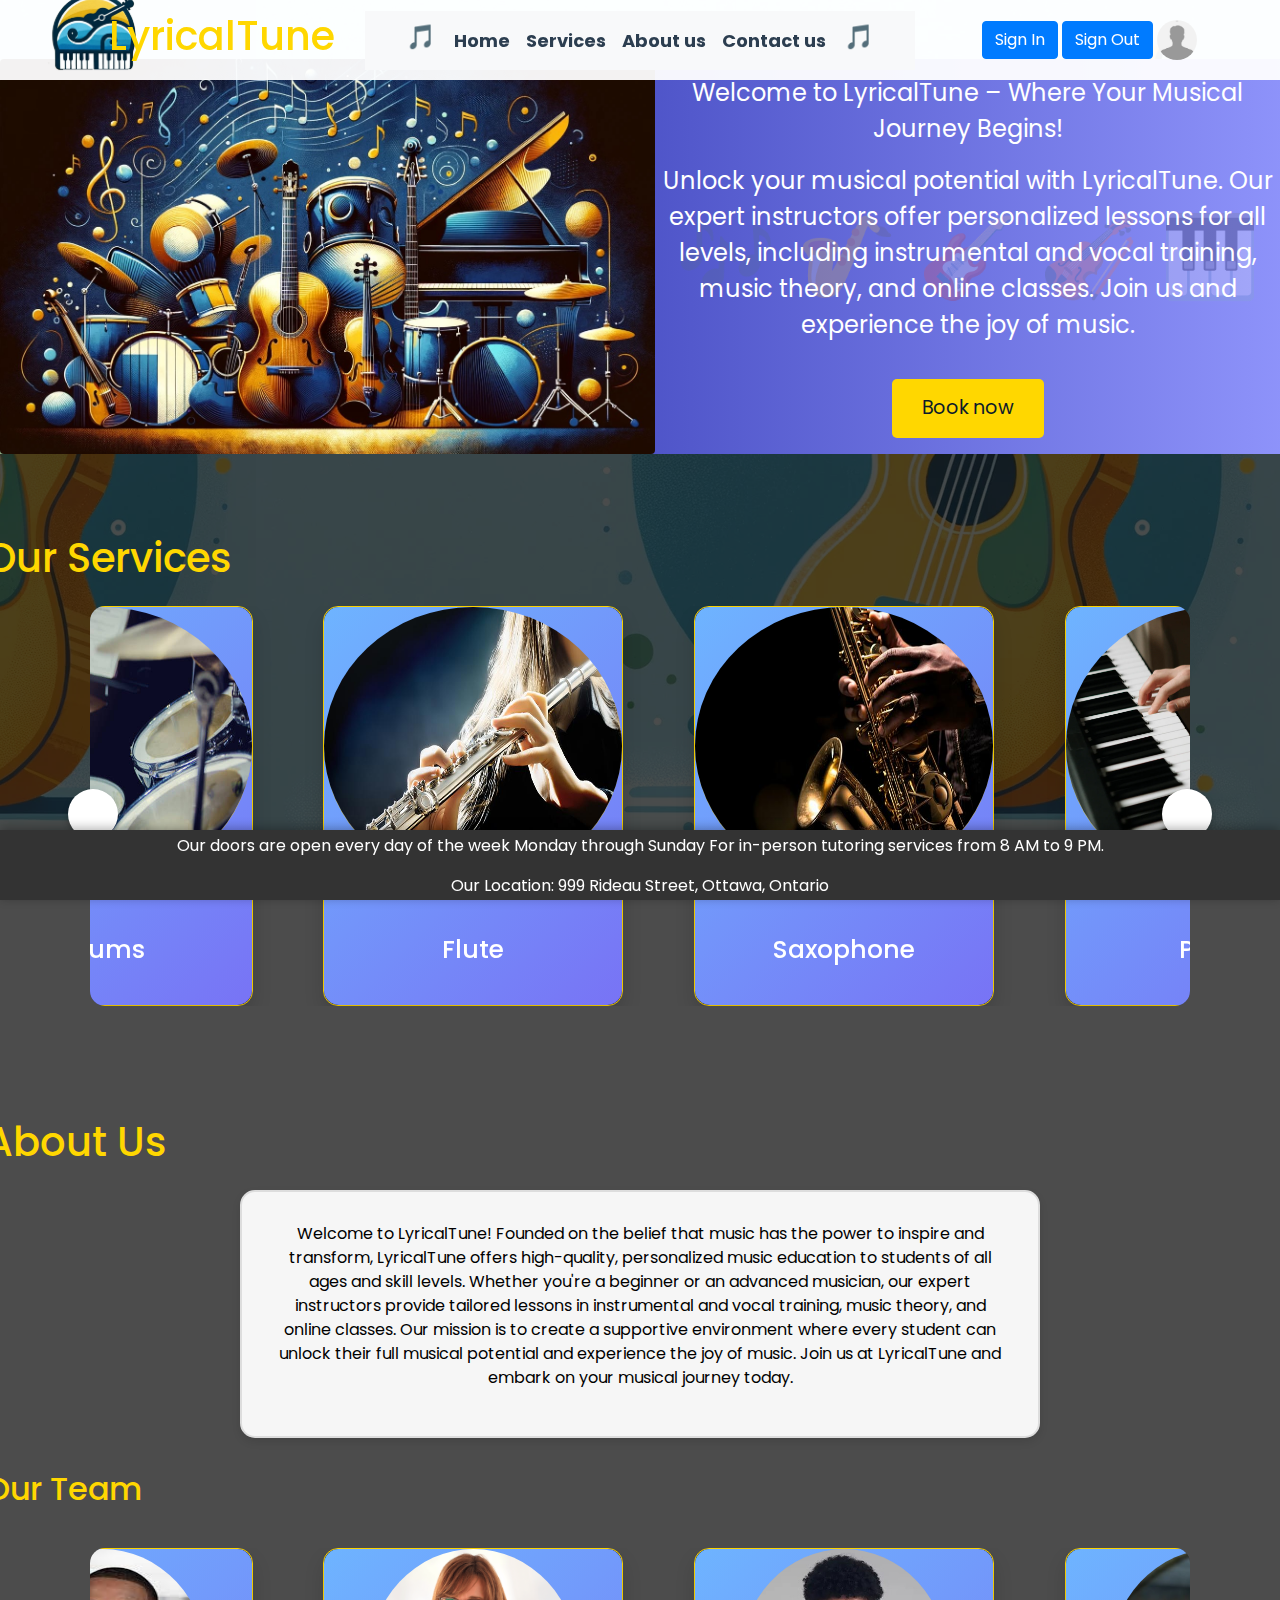
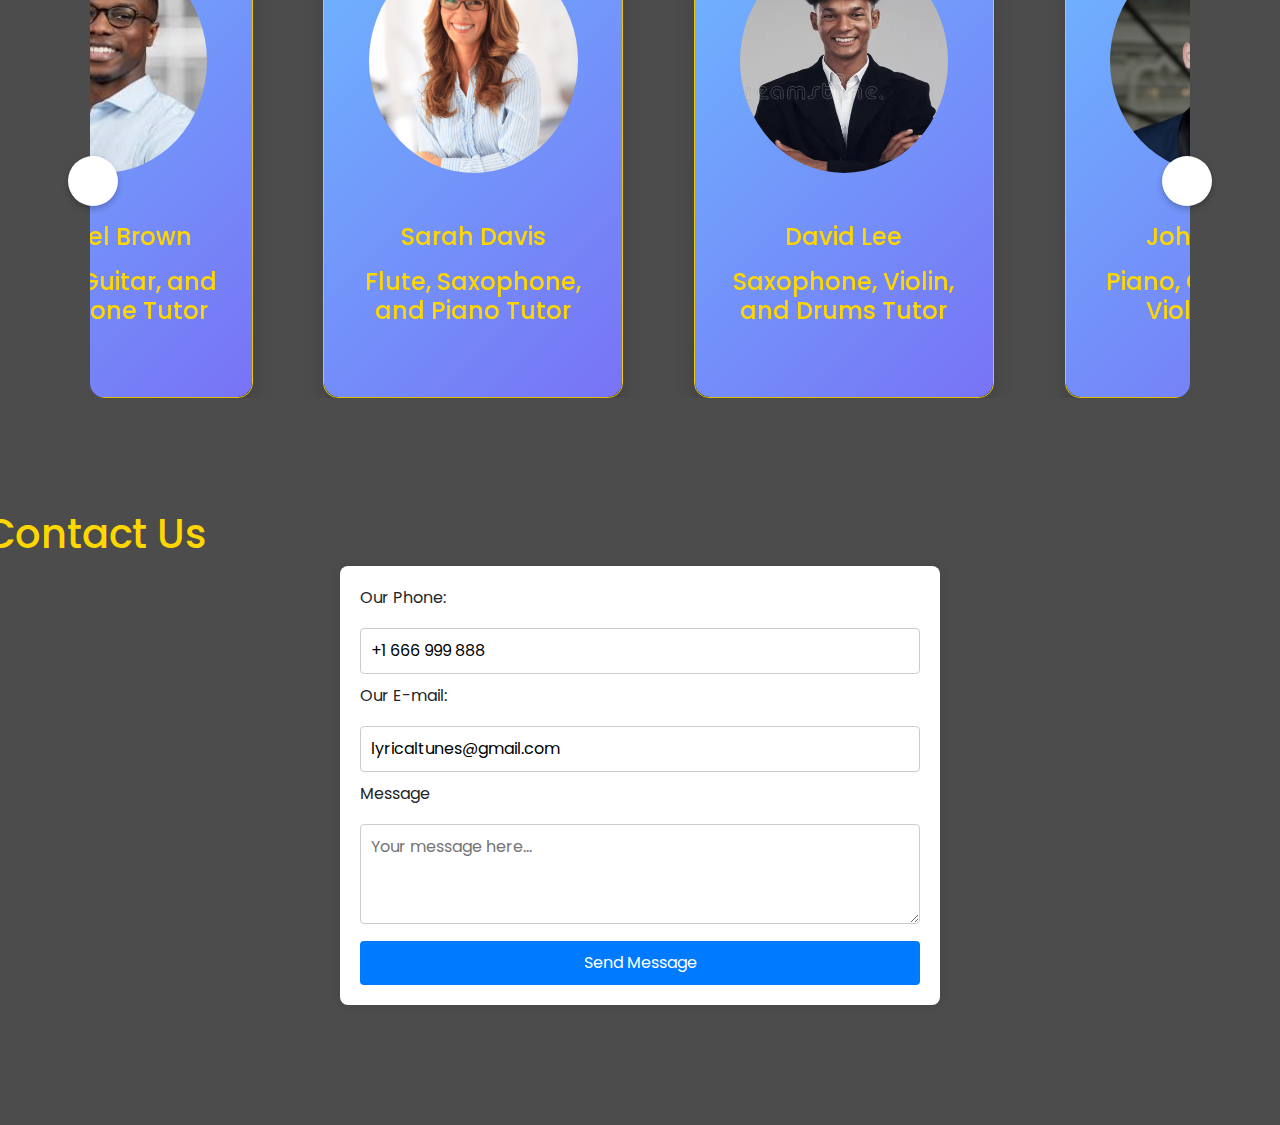
==== index.html @ 4912c49c "Update and rename Homepage.html to index.html" ====
<!DOCTYPE html>
<html lang="en">

<head>
    <meta charset="UTF-8">
    <meta name="viewport" content="width=device-width, initial-scale=1.0">
    <title>Project1</title>
    <link href="https://cdn.jsdelivr.net/npm/bootstrap@5.0.2/dist/css/bootstrap.min.css" rel="stylesheet"
        integrity="sha384-EVSTQN3/azprG1Anm3QDgpJLIm9Nao0Yz1ztcQTwFspd3yD65VohhpuuCOmLASjC" crossorigin="anonymous">
    <link rel="stylesheet" href="css/style1.css">
    <link rel="stylesheet" href="css/swiper.css">
    <link rel="stylesheet" href="https://cdnjs.cloudflare.com/ajax/libs/font-awesome/6.5.2/css/all.min.css"
        integrity="sha512-SnH5WK+bZxgPHs44uWIX+LLJAJ9/2PkPKZ5QiAj6Ta86w+fsb2TkcmfRyVX3pBnMFcV7oQPJkl9QevSCWr3W6A=="
        crossorigin="anonymous" referrerpolicy="no-referrer" />
    <link href="https://maxcdn.bootstrapcdn.com/bootstrap/4.5.2/css/bootstrap.min.css" rel="stylesheet">
    <style>
        html {
            scroll-behavior: smooth;
        }
    </style>
</head>

<body>
    <section>
        <div class="containerbox">
            <div class="row align-items-center">
                <div class="col-1">
                    <img src="images/LOGO.png" class="rounded logo-img" alt="LOGO">
                </div>
                <div class="col-2">
                    <h1>LyricalTune</h1>
                </div>
                <div class="col-6 d-flex justify-content-center d-flex align-items-center">
                    <nav class="navbar navbar-expand-sm bg-light">
                        <div class="container-fluid">
                            <ul class="navbar-nav">
                                <li class="nav-item">
                                    <a class="nav-link" href="#Home">Home</a>
                                </li>
                                <li class="nav-item">
                                    <a class="nav-link" href="#Services">Services</a>
                                </li>
                                <li class="nav-item">
                                    <a class="nav-link" href="#About-us">About us</a>
                                </li>
                                <li class="nav-item">
                                    <a class="nav-link" href="#Contact-us">Contact us</a>
                                </li>
                            </ul>
                        </div>
                    </nav>
                </div>
                <div class="col-3 ">
                    <button class="btn btn-primary me-2">Sign In</button>
                    <button class="btn btn-primary me-2">Sign Out</button>
                    <img src="images/profile.jpeg" alt="PROFILE" class="rounded-pill" style="width: 40px; height: 40px;">
                </div>
            </div>
        </div>
    </section>

    <section id="Home">
        <div class="row">
            <div class="col-md-6">
                <img src="images/home.jpg" class="rounded home-img" alt="MUSIC">
            </div>
            <div class="col-md-6 background pt-3 pb-3">
                <div class="text-center welcome">
                    <p>Welcome to LyricalTune – Where Your Musical Journey Begins!</p>
                    <p>Unlock your musical potential with LyricalTune. Our expert instructors offer personalized lessons
                        for all levels, including instrumental and vocal training, music theory, and online classes.
                        Join us
                        and experience the joy of music.</p>
                    <button class="cta-button" data-bs-toggle="modal" data-bs-target="#myModal">Book now</button>
                </div>
            </div>
        </div>
    </section>

    <section id="Services">
        <div class="row" style="padding-top: 80px;">
            <h1>Our Services</h1>
        </div>
        <div class="container d-flex justify-content-center align-items-center pt-3 pb-3">
            <div class="wrapper" id="services-carousel">
                <i id="left" class="fa-solid fa-angle-left"></i>
                <ul class="carousel">
                    <li class="card">
                        <div class="card-inner">
                            <div class="card-front">
                                <img src="images/piano.webp" alt="Piano" class="card-image">
                                <div class="card-content">
                                    <h2 class="card-title">Piano</h2>
                                </div>
                            </div>
                            <div class="card-back">
                                <div class="card-content">
                                    <h2 class="card-title">Piano</h2>
                                    <p class="card-description">
                                        The piano is a versatile instrument with 88 keys, suitable for classical to pop
                                        music. Ideal for beginners due to its layout and immediate sound, it helps
                                        develop coordination, musical theory understanding, and finger dexterity.
                                    </p>
                                    <button class="card-button button-js">Book now</button>
                                </div>
                            </div>
                        </div>
                    </li>
                    <li class="card">
                        <div class="card-inner">
                            <div class="card-front">
                                <img src="images/guitar.jpg" alt="Guitar" class="card-image">
                                <div class="card-content">
                                    <h2 class="card-title">Guitar</h2>
                                </div>
                            </div>
                            <div class="card-back">
                                <div class="card-content">
                                    <h2 class="card-title">Guitar</h2>
                                    <p class="card-description">
                                        The guitar, available in acoustic, electric, and classical types, is a staple in
                                        rock, blues, and folk. It enhances finger strength, coordination, and musical
                                        creativity, making it popular for solo and accompaniment roles.
                                    </p>
                                    <button class="card-button button-js">Book now</button>
                                </div>
                            </div>
                        </div>
                    </li>
                    <li class="card">
                        <div class="card-inner">
                            <div class="card-front">
                                <img src="images/violin.jpg" alt="Violin" class="card-image">
                                <div class="card-content">
                                    <h2 class="card-title">Violin</h2>
                                </div>
                            </div>
                            <div class="card-back">
                                <div class="card-content">
                                    <h2 class="card-title">Violin</h2>
                                    <p class="card-description">
                                        The violin, a high-pitched string instrument, is prevalent in classical, jazz,
                                        and folk music. Played with a bow, it improves finger placement, coordination,
                                        and pitch, making it excellent for fine motor skills and musical expression.
                                    </p>
                                    <button class="card-button button-js">Book now</button>
                                </div>
                            </div>
                        </div>
                    </li>
                    <li class="card">
                        <div class="card-inner">
                            <div class="card-front">
                                <img src="images/drum.jpg" alt="Drums" class="card-image">
                                <div class="card-content">
                                    <h2 class="card-title">Drums</h2>
                                </div>
                            </div>
                            <div class="card-back">
                                <div class="card-content">
                                    <h2 class="card-title">Drums</h2>
                                    <p class="card-description">
                                        Drums are essential in rock, pop, and jazz, providing rhythm. Learning involves
                                        various components like the snare and bass drums, enhancing rhythm skills,
                                        coordination, and physical stamina. Drumming also improves timing and teamwork.
                                    </p>
                                    <button class="card-button button-js">Book now</button>
                                </div>
                            </div>
                        </div>
                    </li>
                    <li class="card">
                        <div class="card-inner">
                            <div class="card-front">
                                <img src="images/flute.jpg" alt="Flute" class="card-image">
                                <div class="card-content">
                                    <h2 class="card-title">Flute</h2>
                                </div>
                            </div>
                            <div class="card-back">
                                <div class="card-content">
                                    <h2 class="card-title">Flute</h2>
                                    <p class="card-description">
                                        The flute, known for its light sound, is used in classical, jazz, and
                                        contemporary music. Played by blowing air across an opening, it develops breath
                                        control and finger dexterity, enhancing lung capacity and musical phrasing.
                                    </p>
                                    <button class="card-button button-js">Book now</button>
                                </div>
                            </div>
                        </div>
                    </li>
                    <li class="card">
                        <div class="card-inner">
                            <div class="card-front">
                                <img src="images/saxophone.jpeg" alt="Saxophone" class="card-image">
                                <div class="card-content">
                                    <h2 class="card-title">Saxophone</h2>
                                </div>
                            </div>
                            <div class="card-back">
                                <div class="card-content">
                                    <h2 class="card-title">Saxophone</h2>
                                    <p class="card-description">
                                        The saxophone, popular in jazz, blues, and classical music, comes in sizes like
                                        alto and tenor. It produces a rich sound and requires breath control and finger
                                        agility, enhancing musical expressiveness and ability to perform complex
                                        melodies.
                                    </p>
                                    <button class="card-button button-js">Book now</button>
                                </div>
                            </div>
                        </div>
                    </li>
                </ul>
                <i id="right" class="fa-solid fa-angle-right"></i>
            </div>
        </div>
    </section>


    <section id="About-us">
        <div class="row" style="padding-top: 80px;">
            <h1>About Us</h1>
        </div>
        <div class="container-tx d-flex justify-content-center align-items-center pt-3 pb-3">
            <div class="text-box">
                <p>Welcome to LyricalTune! Founded on the belief that music has the power to inspire and transform,
                    LyricalTune offers high-quality, personalized music education to students of all ages and skill
                    levels.
                    Whether you're a beginner or an advanced musician, our expert instructors provide tailored lessons
                    in instrumental and vocal training, music theory, and online classes.
                    Our mission is to create a supportive environment where every student can unlock their full musical
                    potential and experience the joy of music. Join us at LyricalTune and embark on your musical journey
                    today.</p>
            </div>
        </div>
        <div class="row">
            <div class="container-t d-flex justify-content-center align-items-center pt-3 pb-3">
                <h2>Our Team</h2>
            </div>
        </div>
        <div class="container d-flex justify-content-center align-items-center pt-3 pb-3">
            <div class="wrapper" id="team-carousel">
                <i id="left" class="fa-solid fa-angle-left"></i>
                <ul class="carousel">
                    <li class="card">
                        <div class="card-inner">
                            <div class="card-front">
                                <img src="images/people1.jpg" alt="Piano" class="card-image">
                                <div class="card-content">
                                    <h2 class="card-title">
                                        <p class="instructor-name">John Smith</p> 
                                        <p class="instructor-instruments">Piano, Guitar, and Violin Tutor</p>
                                    </h2>
                                </div>
                            </div>
                            <div class="card-back">
                                <div class="card-content">
                                    <p class="card-description">
                                        John Smith has over 15 years of experience teaching piano, guitar, and violin to
                                        students of all ages. He holds a Master's degree from the Juilliard School and
                                        specializes in classical and jazz. John's lessons focus on technique,
                                        musicality, and theory, tailored to each student's needs across all three
                                        instruments.
                                    </p>
                                    <button class="card-button">Book now</button>
                                </div>
                            </div>
                        </div>
                    </li>
                    <li class="card">
                        <div class="card-inner">
                            <div class="card-front">
                                <img src="images/people4.jpg" alt="Piano" class="card-image">
                                <div class="card-content">
                                    <h2 class="card-title">
                                        <p class="instructor-name">Emily Johnson</p> 
                                        <p class="instructor-instruments">Guitar, Drums, and Piano Tutor</p>
                                    </h2>
                                </div>
                            </div>
                            <div class="card-back">
                                <div class="card-content">
                                    <p class="card-description">
                                        Emily Johnson, with a Bachelor's degree from Berklee College of Music, has 10
                                        years of experience teaching guitar, drums, and piano. Her lessons emphasize
                                        technique, creativity, and repertoire, catering to students in rock, blues, and
                                        pop music. Emily's dynamic approach adapts to each instrument's unique demands.
                                    </p>
                                    <button class="card-button">Book now</button>
                                </div>
                            </div>
                        </div>
                    </li>
                    <li class="card">
                        <div class="card-inner">
                            <div class="card-front">
                                <img src="images/people3.jpg" alt="Piano" class="card-image">
                                <div class="card-content">
                                    <h2 class="card-title">
                                        <p class="instructor-name">Laura Williams</p> 
                                        <p class="instructor-instruments">Violin, Flute, and Piano Tutor</p>
                                    </h2>
                                </div>
                            </div>
                            <div class="card-back">
                                <div class="card-content">
                                    <p class="card-description">
                                        Laura Williams, with a Master's degree from the Royal College of Music, has 12
                                        years of teaching experience in violin, flute, and piano. Her approach focuses
                                        on finger placement, breath control, and coordination, suitable for students at
                                        all levels. Laura ensures a comprehensive learning experience across these
                                        instruments.
                                    </p>
                                    <button class="card-button">Book now</button>
                                </div>
                            </div>
                        </div>
                    </li>
                    <li class="card">
                        <div class="card-inner">
                            <div class="card-front">
                                <img src="images/people5.jpeg" alt="Piano" class="card-image">
                                <div class="card-content">
                                    <h2 class="card-title">
                                        <p class="instructor-name">Michael Brown</p> 
                                        <p class="instructor-instruments">Drums, Guitar, and Saxophone Tutor</p>
                                    </h2>
                                </div>
                            </div>
                            <div class="card-back">
                                <div class="card-content">
                                    <p class="card-description">
                                        Michael Brown holds a degree from the University of Southern California and has
                                        been teaching drums, guitar, and saxophone for 8 years. Specializing in rock,
                                        pop, and jazz, Michael's lessons focus on rhythm skills, coordination, and
                                        musical expressiveness, providing a well-rounded education for his students.
                                    </p>
                                    <button class="card-button">Book now</button>
                                </div>
                            </div>
                        </div>
                    </li>
                    <li class="card">
                        <div class="card-inner">
                            <div class="card-front">
                                <img src="images/people6.png" alt="Piano" class="card-image">
                                <div class="card-content">
                                    <h2 class="card-title">
                                        <p class="instructor-name">Sarah Davis</p> 
                                        <p class="instructor-instruments">Flute, Saxophone, and Piano Tutor</p>
                                    </h2>
                                </div>
                            </div>
                            <div class="card-back">
                                <div class="card-content">
                                    <p class="card-description">
                                        Sarah Davis, with a degree from the Eastman School of Music, has 10 years of
                                        experience teaching flute, saxophone, and piano. She specializes in classical
                                        and contemporary styles. Sarah's lessons develop breath control, finger
                                        dexterity, and musical phrasing, enhancing students' technical and expressive
                                        abilities.
                                    </p>
                                    <button class="card-button">Book now</button>
                                </div>
                            </div>
                        </div>
                    </li>
                    <li class="card">
                        <div class="card-inner">
                            <div class="card-front">
                                <img src="images/people2.jpg" alt="Piano" class="card-image">
                                <div class="card-content">
                                    <h2 class="card-title">
                                        <p class="instructor-name">David Lee</p> 
                                        <p class="instructor-instruments">Saxophone, Violin, and Drums Tutor</p>
                                    </h2>
                                </div>
                            </div>
                            <div class="card-back">
                                <div class="card-content">
                                    <p class="card-description">
                                        David Lee, a graduate of the New England Conservatory of Music, has 9 years of
                                        teaching experience in saxophone, violin, and drums. His lessons enhance breath
                                        control, finger agility, and rhythm skills. David's approach helps students
                                        perform complex melodies and harmonies confidently across all three instruments.
                                    </p>
                                    <button class="card-button">Book now</button>
                                </div>
                            </div>
                        </div>
                    </li>
                </ul>
                <i id="right" class="fa-solid fa-angle-right"></i>
            </div>
        </div>
        
    </section>


    <section id="Contact-us">
        <div class="row" style="padding-top: 80px;">
            <h1>Contact Us</h1>
        </div>
        <div class="container d-flex justify-content-center align-items-center" style="padding-bottom: 120px;">
            <div class="contact-form">
                <form action="your-form-handler-url" method="post">
                    <label for="phone">Our Phone:</label>
                    <input type="text" id="phone" name="phone" value="+1 666 999 888" readonly>
                    <label for="email">Our E-mail:</label>
                    <input type="email" id="email" name="email" value="lyricaltunes@gmail.com" readonly>
                    <label for="message">Message</label>
                    <textarea id="message" name="message" placeholder="Your message here..."></textarea>
                    <button class="btn btn-primary">Send Message</button>
                </form>
            </div>
        </div>
    </section>

    <section>
        <div class="container">
            <div class="bottom-box">
                <p class="pt-1">
                    <i class="fa-regular fa-clock"></i> Our doors are open every day of the week Monday through Sunday
                    For in-person tutoring services from 8 AM to 9 PM.
                </p>
                <p class="pt-0"><i class="fa-solid fa-location-dot"></i> Our Location: 999 Rideau Street, Ottawa,
                    Ontario
                </p>
            </div>
        </div>
    </section>


    <div class="modal fade" id="bookingModal" tabindex="-1" aria-labelledby="bookingModalLabel" aria-hidden="true">
        <div class="modal-dialog modal-lg">
            <div class="modal-content">
                <div class="modal-header">
                    <h5 class="modal-title" id="bookingModalLabel">Booking Process</h5>
                    <button type="button" class="btn-close" data-bs-dismiss="modal" aria-label="Close"></button>
                </div>
                <div class="modal-body">
                    <div class="containerbox1">
                        <form class="booking-form" id="bookingForm" onsubmit="return validateForm()">
                            <div class="user-info">
                                <label for="firstName">First Name</label>
                                <input type="text" id="firstName" name="firstName" required>
                                
                                <label for="lastName">Last Name</label>
                                <input type="text" id="lastName" name="lastName" required>
                                <br>
                                <label for="email1">Email</label>
                                <input type="email1" id="email1" name="email1" required>
                            </div>
                            <div class="course-section">
                                <label for="subject">Choose your course</label>
                                <span class="rate" id="rate">20$/hr</span>
                                <select id="subject" name="subject" required>
                                    <option value="">Select a course</option>
                                    <option value="Piano">Piano</option>
                                    <option value="Guitar">Guitar</option>
                                    <option value="Violin">Violin</option>
                                    <option value="Drums">Drums</option>
                                    <option value="Flute">Flute</option>
                                    <option value="Saxophone">Saxophone</option>
                                </select>
                                <label for="instructor">Choose your instructor</label>
                                <select id="instructor" name="instructor" required>
                                    <option value="">Select an instructor</option>
                                    <!-- Add instructor options here -->
                                </select>
                                <div class="type">
                                    <input type="radio" id="in-person" name="type" value="In-Person" required>
                                    <label for="in-person">In-Person</label>
                                    <input type="radio" id="online" name="type" value="Online" required>
                                    <label for="online">Online</label>
                                </div>
                                <label for="level">Level</label>
                                <select id="level" name="level" required>
                                    <option value="">Select a level</option>
                                    <option value="beginner">Beginner</option>
                                    <option value="intermediate">Intermediate (+5$/hr)</option>
                                    <option value="expert">Expert (+10$/hr)</option>
                                </select>
                            </div>
                            <div class="time-section">
                                <label for="day">Choose your time</label>
                                <div class="calendar">
                                    <input type="date" id="day" name="day" required>
                                </div>
                                <div class="time-inputs">
                                    <label for="from">From</label>
                                    <input type="time" id="from" name="from" required>
                                    <label for="to">To</label>
                                    <input type="time" id="to" name="to" required>
                                </div>
                                <div class="price">
                                    <label for="price">Price:</label>
                                    <span id="price">0 $</span>
                                </div>
                            </div>
                            <button type="submit" class="btn btn-primary">Confirm</button>
                        </form>
                    </div>
                </div>
            </div>
        </div>
    </div>

    <div class="modal fade" id="confirmationModal" tabindex="-1" aria-labelledby="confirmationModalLabel" aria-hidden="true">
    <div class="modal-dialog modal-lg">
        <div class="modal-content">
            <div class="modal-header">
                <h5 class="modal-title" id="confirmationModalLabel">Booking Confirmation</h5>
                <button type="button" class="btn-close" data-bs-dismiss="modal" aria-label="Close" onclick="closeBothModals()"></button>
            </div>
            <div class="modal-body">
                <div class="confirmation-message" id="confirmationMessage">
                    <!-- Confirmation message will be dynamically updated -->
                </div>
            </div>
        </div>
    </div>
</div>
    

</body>

<script src="https://code.jquery.com/jquery-3.5.1.slim.min.js"></script>
<script src="https://cdn.jsdelivr.net/npm/@popperjs/core@2.9.2/dist/umd/popper.min.js"></script>
<script src="https://cdn.jsdelivr.net/npm/bootstrap@5.0.2/dist/js/bootstrap.min.js"></script>

<script src="js/script1.js"></script>
<script src="js/swiper.js"></script>
<script src="https://cdn.jsdelivr.net/npm/swiper@11.1.4/swiper-bundle.min.js"></script>

</html>
---- css/style1.css ----
/* Import Google font - Poppins */
@import url('https://fonts.googleapis.com/css2?family=Poppins:wght@400;500;600&display=swap');

html {
    scroll-behavior: smooth;
}

body {
    background-image: url('../images/background.png'); /* Adjust the path if needed */
    background-position: right center;
    margin: 0;
    padding: 0;
    width: 100%;
    overflow-x: hidden;
    background-attachment: fixed;
}



#Home{
    padding-top: 59px;
}

.home-img{
    width: 100%;
    height: 100%;
    object-fit: cover;
    padding: 0;
    margin: 0;
    z-index: 1;
    position: absolute;
}

.bottom-box {
    position: fixed;
    bottom: 0;
    left: 0;
    right: 0;
    height: 70px;
    /* Adjust the height as needed */
    background-color: #333;
    /* Change background color as needed */
    color: #fff;
    text-align: center;
    box-shadow: 0 -2px 10px rgba(0, 0, 0, 0.3);
    /* Optional shadow for effect */
    z-index: 1;
}

/* Home */


.nav-link {
    font-size: 18px;
    font-weight: bold;
    color: #2c3e50;
    transition: color 0.3s;
}

.nav-link:hover {
    color: #FFD700;
    text-decoration: underline;
}

.navbar-nav {
    margin-left: auto;
    margin-right: auto;
    font-family: 'Times New Roman', serif;
}

.rounded-pill {
    width: 60px;
    height: 60px;
}


.rounded-pill {
    width: 40px; /* Adjust the profile image size */
    height: 40px;
}

.containerbox {
    background-color: rgba(255, 255, 255, 0.95);
    position: fixed;
    z-index: 4;
    width: 100%;
    height: 80px; /* Adjust the height as needed */
    display: flex;
    align-items: center;
}

img {
    border-radius: 50%;
    border: 3px solid #c0392b;
}

ul.navbar-nav::before,
ul.navbar-nav::after {
    content: '\1F3B5';
    /* Adding musical notes */
    font-size: 24px;
    margin: 0 10px;
    color: #c0392b;
}


.background {
    background: linear-gradient(to right, #4e54c8, #8f94fb);
    height: 100%;
    display: flex;
    justify-content: center;
    align-items: center;
    position: relative;
    overflow: hidden;
}

.cta-button {
    background-color: #FFD700;
    /* Gold */
    color: #0d1b2a;
    /* Deep Blue */
    border: none;
    padding: 15px 30px;
    font-size: 1.2em;
    margin-top: 20px;
    border-radius: 5px;
    cursor: pointer;
    transition: background-color 0.3s ease;
}

.welcome {
    color: white;
    text-align: center;
    z-index: 2;
}

.welcome h1 {
    font-size: 3em;
    margin: 0;
    padding: 0;
}

.welcome p {
    font-size: 1.5em;
}


.background::after {
    content: '🎵 🎶 🎷 🎸 🎻 🎹 🎼';
    font-size: 5em;
    position: absolute;
    top: 50%;
    left: 50%;
    transform: translate(-50%, -50%);
    color: rgba(255, 255, 255, 0.2);
    animation: float 6s ease-in-out infinite;
    white-space: nowrap;
}

/* Home */

/*About us*/
.text-box {
    background-color: #fff;
    border: 2px solid #ddd;
    border-radius: 10px;
    padding: 20px;
    box-shadow: 0 4px 8px rgba(0, 0, 0, 0.1);
    max-width: 800px;
    text-align: center;
}

.text-box p {
    color: #000000;
}

* {
    margin: 0;
    padding: 0;
    box-sizing: border-box;
    font-family: "Poppins", sans-serif;
}

/* About Us Section */


#About-us .container-t {
    color: #FFD700; /* Gold */
}


#About-us .text-box {
    background-color: rgba(255, 255, 255, 0.95);
    padding: 30px;
    border-radius: 15px;
    box-shadow: 0 4px 8px rgba(0, 0, 0, 0.1);
    max-width: 800px;
    margin: 0 auto;
    text-align: center;
}

#About-us .text-box p {
    color: #000000;
}

#About-us #left,
#About-us #right {
    color: #FFD700;
    /* Gold */
    font-size: 2rem;
    cursor: pointer;
}

#About-us #left:hover,
#About-us #right:hover {
    color: #FFC300;
    /* Slightly lighter Gold */
}

#About-us .card{
    width: 300px;
    height: 450px;
    perspective: 1000px;
}


/*About us*/

/*Our Team*/

.card {
    width: 300px;
    height: 400px;
    perspective: 1000px;
}

.card-inner {
    position: relative;
    width: 100%;
    height: 100%;
    transition: transform 0.6s;
    transform-style: preserve-3d;
    text-align: center;
}

.card:hover .card-inner {
    transform: rotateY(180deg);
}

.card-front,
.card-back {
    position: absolute;
    width: 100%;
    height: 100%;
    backface-visibility: hidden;
    border-radius: 15px;
    overflow: hidden;
    box-shadow: 0 10px 20px rgba(0, 0, 0, 0.15);
}

.card-front {
    background: linear-gradient(135deg, #6eb4ff, #7873f5);
    position: absolute;
    top: 0;
    left: 0;
    z-index: 1;
}

.logo-img{
    width: 200px;
    height: auto;
    text-align: left;
}

.card-back {
    background: #333;
    color: white;
    transform: rotateY(180deg);
    position: absolute;
    top: 0;
    left: 0;
    z-index: 2;
}

.card-image {
    width: 70%;
    height: 50%;
}

.card-content {
    padding: 20px;
    text-align: center;
    position: relative;
    z-index: 1;
}

.card-title {
    font-size: 1.8em;
    margin: 10px 0;
    color: #fff;
}

.card-description {
    margin: 10px 0 20px;
    font-size: 0.95em;
    line-height: 1.6em;
    color: #fff;
}

.card-button {
    display: inline-block;
    margin-top: 10px;
    padding: 10px 20px;
    background: #FFD700;
    /* Gold */
    color: #333;
    /* Dark Gray */
    text-decoration: none;
    border-radius: 5px;
    transition: background 0.3s;
}

.card-button:hover {
    background-color: rgba(255, 255, 255, 0.5);
    box-shadow: 0 5px 10px rgba(255, 255, 255, 0.3);
}

/* Music Notes Animation for Card Front */
.card-content::before,
.card-content::after,
.card-content .note {
    content: '♪ ♫ ♬ ♭ ♮';
    position: absolute;
    font-size: 2rem;
    color: #fff;
    opacity: 0;
    animation: floatUp 5s linear infinite;
}

.card-content::before {
    left: 10%;
    animation-delay: 0s;
}

.card-content::after {
    left: 50%;
    animation-delay: 2.5s;
}

/* Music Notes Animation for Card Back */
.card-back .card-content::before,
.card-back .card-content::after {
    content: '♪ ♫ ♬ ♭ ♮';
    position: absolute;
    font-size: 2rem;
    color: #FFD700;
    opacity: 0;
    animation: floatUp 5s linear infinite;
    z-index: -1;
}

.card-back .card-content::before {
    left: 20%;
    animation-delay: 1.5s;
}

.card-back .card-content::after {
    left: 50%;
    animation-delay: 4s;
}

@keyframes floatUp {
    0% {
        transform: translateY(100%);
        opacity: 0;
    }

    10% {
        opacity: 1;
    }

    50% {
        transform: translateY(50%);
        opacity: 1;
    }

    90% {
        opacity: 1;
    }

    100% {
        transform: translateY(-100%);
        opacity: 0;
    }
}

/*Our Team*/

/*Our Service*/


.wrapper {
    max-width: 1100px;
    width: 100%;
    position: relative;
}

.wrapper i {
    top: 50%;
    height: 50px;
    width: 50px;
    cursor: pointer;
    font-size: 1.25rem;
    position: absolute;
    text-align: center;
    line-height: 50px;
    background: #fff;
    border-radius: 50%;
    box-shadow: 0 3px 6px rgba(0, 0, 0, 0.23);
    transform: translateY(-50%);
    transition: transform 0.1s linear;
    z-index: 1;
}

.wrapper i:active {
    transform: translateY(-50%) scale(0.85);
}

.wrapper i:first-child {
    left: -22px;
}

.wrapper i:last-child {
    right: -22px;
}

.wrapper .carousel {
    display: grid;
    grid-auto-flow: column;
    grid-auto-columns: calc((100% / 3) - 12px);
    overflow-x: auto;
    scroll-snap-type: x mandatory;
    gap: 16px;
    border-radius: 15px;
}


.carousel::-webkit-scrollbar {
    display: none;
}

.carousel.no-transition {
    scroll-behavior: auto;
}

.carousel.dragging {
    scroll-snap-type: none;
    scroll-behavior: auto;
}

.carousel.dragging .card {
    cursor: grab;
}

.carousel :where(.card, .img) {
    display: flex;
    justify-content: center;
    align-items: center;
}

.carousel .card {
    scroll-snap-align: start;
    height: 400px;
    list-style: none;
    cursor: pointer;
    flex-direction: column;
    border-radius: 15px;
    background: #333;
    border: 1px solid #FFD700;
    /* Gold */
    border-radius: 15px;
    transition: transform 0.3s;
}


.carousel .card h2 {
    font-weight: 500;
    font-size: 1.56rem;
    margin: 30px 0 5px;
}

.carousel .card span {
    color: #6A6D78;
    font-size: 1.31rem;
}

@media screen and (max-width: 0px) {
    .wrapper .carousel {
        grid-auto-columns: calc((100% / 3) - 9px);
    }
}

@media screen and (max-width: 600px) {
    .wrapper .carousel {
        grid-auto-columns: 100%;
    }
}

/* Services Section */


h1 {
    font-size: 3rem;
    margin-bottom: 30px;
    color: #FFD700;
    /* Gold */
}

#Services, #About-us, #Contact-us {
    background: rgba(0, 0, 0, 0.7);
    
}

#About-us .container-t{
    color: #FFD700;
}

#About-us .button{
    display: inline-block;
    margin-top: 10px;
    padding: 10px 20px;
    background: #FFD700;
    /* Gold */
    color: #333;
    /* Dark Gray */
    text-decoration: none;
    border-radius: 5px;
    transition: background 0.3s;
}

#Services .card {
    background: #333;
    border: 1px solid #FFD700;
    /* Gold */
    border-radius: 15px;
    transition: transform 0.3s;
}

#Services .card:hover {
    transform: scale(1.0);
}

#Services .card-image {
    width: 100%;
    height: 70%;
    border-bottom: 1px solid #FFD700;
    /* Gold */
}


#Services, #About-us .card-title {
    font-size: 1.5rem;
    color: #FFD700;
    /* Gold */
}

#Services, #About-us .card-description {
    font-size: 1rem;
    color: #ecf0f1;
}

#Services .card-button {
    display: inline-block;
    margin-top: 10px;
    padding: 10px 20px;
    background: #FFD700;
    /* Gold */
    color: #333;
    /* Dark Gray */
    text-decoration: none;
    border-radius: 5px;
    transition: background 0.3s;
}

#Services .card-button:hover {
    background: #FFC300;
    /* Slightly lighter Gold */
}

#Services #left,
#Services #right {
    color: #FFD700;
    /* Gold */
    font-size: 2rem;
    cursor: pointer;
}

#Services #left:hover,
#Services #right:hover {
    color: #FFC300;
    /* Slightly lighter Gold */
}


/*Our Service*/

/*Contact us*/
.contact-form {
    background-color: #ffffff;
    padding: 20px;
    border-radius: 8px;
    box-shadow: 0 0 10px rgba(0, 0, 0, 0.1);
    width: 600px;
}

.contact-form h1 {
    text-align: center;
    margin-bottom: 20px;
}

.contact-form input[type="text"],
.contact-form input[type="email"],
.contact-form textarea {
    width: 100%;
    padding: 10px;
    margin: 10px 0;
    border: 1px solid #ccc;
    border-radius: 4px;
}

.contact-form textarea {
    height: 100px;
}

.contact-form button {
    width: 100%;
    padding: 10px;
    border: none;
    border-radius: 4px;
    color: white;
    font-size: 16px;
    cursor: pointer;
}


/*Contact us*/

/* Booking */
.booking-container {
    background-color: #fff;
    padding: 40px;
    border-radius: 10px;
    box-shadow: 0 4px 8px rgba(0, 0, 0, 0.1);
    text-align: center;
    max-width: 800px;
    margin: 0 auto;
}

.booking-box {
    text-align: left;
}

.booking-form {
    display: flex;
    flex-direction: column;
    gap: 20px;
}

.booking-form label {
    font-weight: 500;
}

.booking-form select, .booking-form input[type="date"], .booking-form input[type="time"] {
    width: 100%;
    padding: 10px;
    border: 1px solid #ccc;
    border-radius: 5px;
}

.confirmation-message {
    background-color: #dff0d8;
    border: 1px solid #d6e9c6;
    padding: 10px;
    border-radius: 5px;
    color: #3c763d;
}

.booking-form button[type="submit"] {
    background-color: #4070F4;
    color: #fff;
    padding: 10px 20px;
    border: none;
    border-radius: 5px;
    cursor: pointer;
    font-weight: 600;
    transition: background-color 0.3s ease;
}

.booking-form button[type="submit"]:hover {
    background-color: #265DF2;
}
/* Booking */
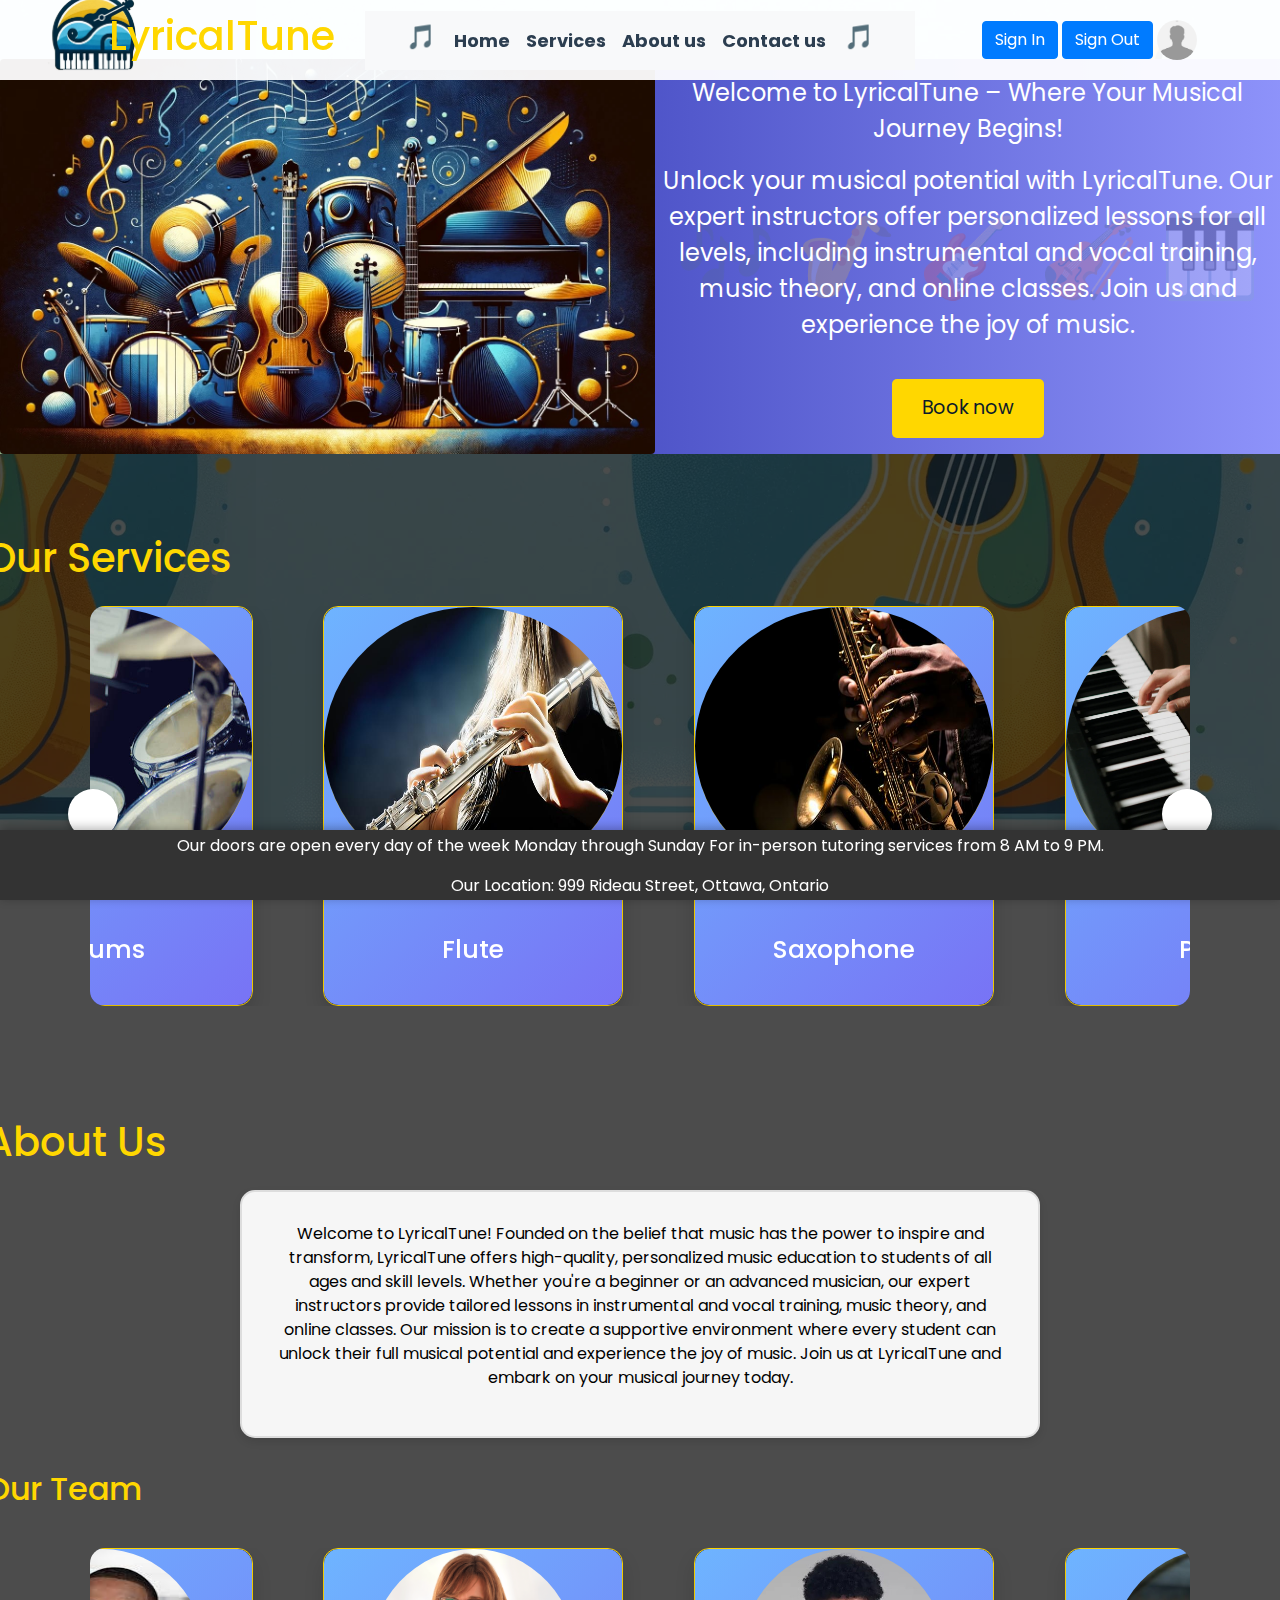
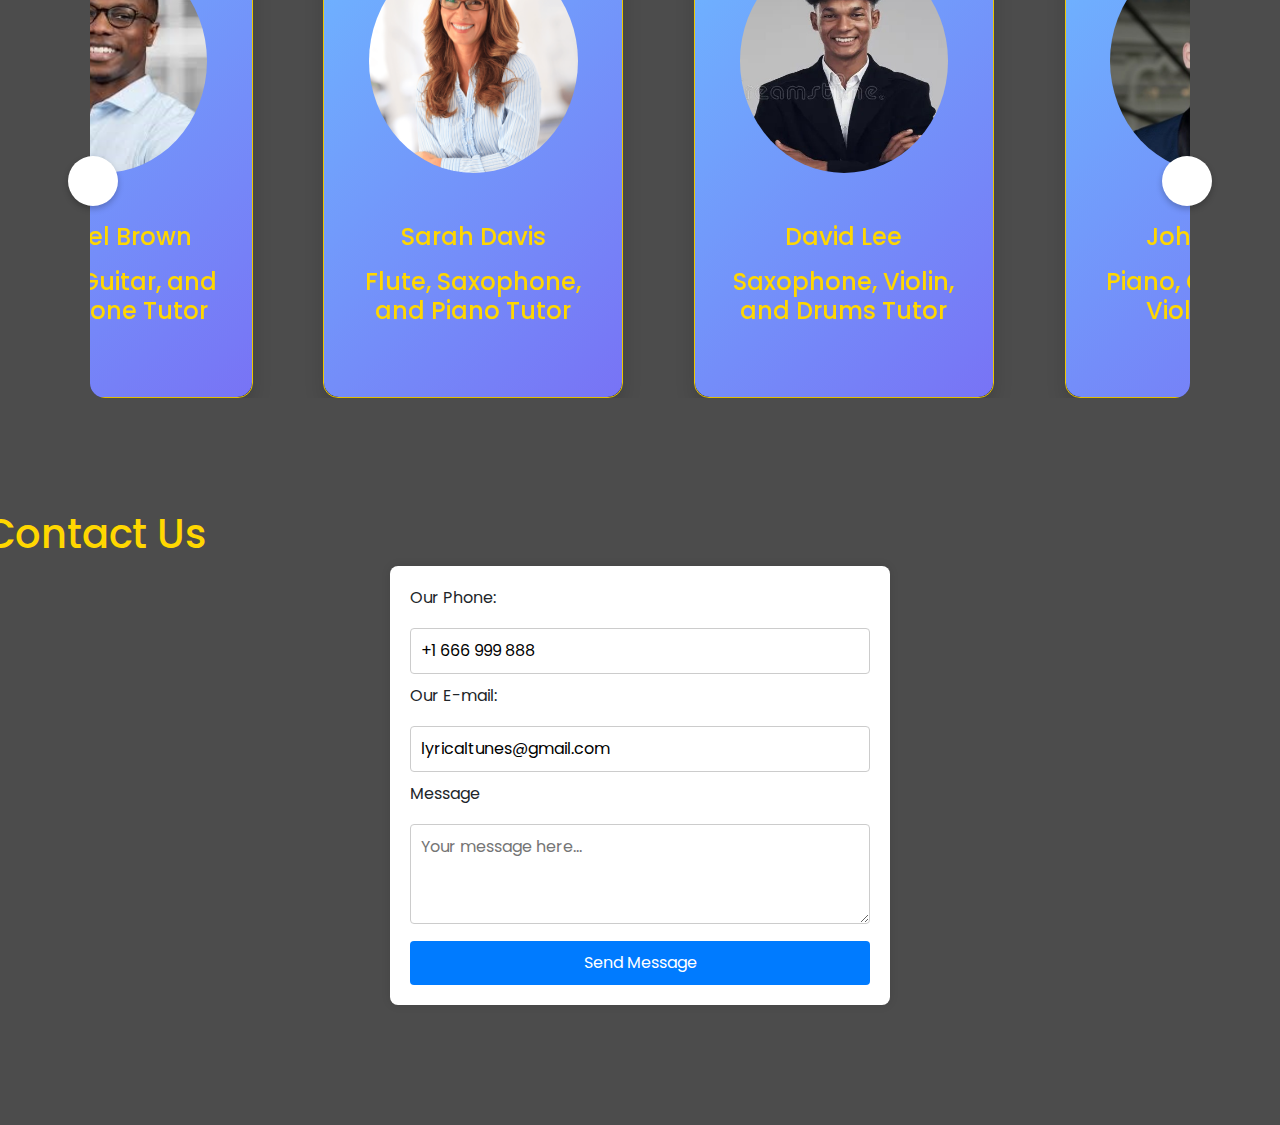
==== commit d74d3024: "Update and rename Homepage.html to index.html" ====
--- a/index.html
+++ b/index.html
@@ -53,7 +53,8 @@
                 <div class="col-3 ">
                     <button class="btn btn-primary me-2">Sign In</button>
                     <button class="btn btn-primary me-2">Sign Out</button>
-                    <img src="images/profile.jpeg" alt="PROFILE" class="rounded-pill" style="width: 40px; height: 40px;">
+                    <img src="images/profile.jpeg" alt="PROFILE" class="rounded-pill"
+                        style="width: 40px; height: 40px;">
                 </div>
             </div>
         </div>
@@ -250,7 +251,7 @@
                                 <img src="images/people1.jpg" alt="Piano" class="card-image">
                                 <div class="card-content">
                                     <h2 class="card-title">
-                                        <p class="instructor-name">John Smith</p> 
+                                        <p class="instructor-name">John Smith</p>
                                         <p class="instructor-instruments">Piano, Guitar, and Violin Tutor</p>
                                     </h2>
                                 </div>
@@ -275,7 +276,7 @@
                                 <img src="images/people4.jpg" alt="Piano" class="card-image">
                                 <div class="card-content">
                                     <h2 class="card-title">
-                                        <p class="instructor-name">Emily Johnson</p> 
+                                        <p class="instructor-name">Emily Johnson</p>
                                         <p class="instructor-instruments">Guitar, Drums, and Piano Tutor</p>
                                     </h2>
                                 </div>
@@ -299,7 +300,7 @@
                                 <img src="images/people3.jpg" alt="Piano" class="card-image">
                                 <div class="card-content">
                                     <h2 class="card-title">
-                                        <p class="instructor-name">Laura Williams</p> 
+                                        <p class="instructor-name">Laura Williams</p>
                                         <p class="instructor-instruments">Violin, Flute, and Piano Tutor</p>
                                     </h2>
                                 </div>
@@ -324,7 +325,7 @@
                                 <img src="images/people5.jpeg" alt="Piano" class="card-image">
                                 <div class="card-content">
                                     <h2 class="card-title">
-                                        <p class="instructor-name">Michael Brown</p> 
+                                        <p class="instructor-name">Michael Brown</p>
                                         <p class="instructor-instruments">Drums, Guitar, and Saxophone Tutor</p>
                                     </h2>
                                 </div>
@@ -348,7 +349,7 @@
                                 <img src="images/people6.png" alt="Piano" class="card-image">
                                 <div class="card-content">
                                     <h2 class="card-title">
-                                        <p class="instructor-name">Sarah Davis</p> 
+                                        <p class="instructor-name">Sarah Davis</p>
                                         <p class="instructor-instruments">Flute, Saxophone, and Piano Tutor</p>
                                     </h2>
                                 </div>
@@ -373,7 +374,7 @@
                                 <img src="images/people2.jpg" alt="Piano" class="card-image">
                                 <div class="card-content">
                                     <h2 class="card-title">
-                                        <p class="instructor-name">David Lee</p> 
+                                        <p class="instructor-name">David Lee</p>
                                         <p class="instructor-instruments">Saxophone, Violin, and Drums Tutor</p>
                                     </h2>
                                 </div>
@@ -395,7 +396,7 @@
                 <i id="right" class="fa-solid fa-angle-right"></i>
             </div>
         </div>
-        
+
     </section>
 
 
@@ -405,14 +406,15 @@
         </div>
         <div class="container d-flex justify-content-center align-items-center" style="padding-bottom: 120px;">
             <div class="contact-form">
-                <form action="your-form-handler-url" method="post">
+                <form>
                     <label for="phone">Our Phone:</label>
                     <input type="text" id="phone" name="phone" value="+1 666 999 888" readonly>
                     <label for="email">Our E-mail:</label>
                     <input type="email" id="email" name="email" value="lyricaltunes@gmail.com" readonly>
                     <label for="message">Message</label>
                     <textarea id="message" name="message" placeholder="Your message here..."></textarea>
-                    <button class="btn btn-primary">Send Message</button>
+                    <button type="button" class="btn btn-primary" id="sendMessageButton" onclick="showPopover()">Send
+                        Message</button>
                 </form>
             </div>
         </div>
@@ -446,7 +448,7 @@
                             <div class="user-info">
                                 <label for="firstName">First Name</label>
                                 <input type="text" id="firstName" name="firstName" required>
-                                
+
                                 <label for="lastName">Last Name</label>
                                 <input type="text" id="lastName" name="lastName" required>
                                 <br>
@@ -508,22 +510,24 @@
         </div>
     </div>
 
-    <div class="modal fade" id="confirmationModal" tabindex="-1" aria-labelledby="confirmationModalLabel" aria-hidden="true">
-    <div class="modal-dialog modal-lg">
-        <div class="modal-content">
-            <div class="modal-header">
-                <h5 class="modal-title" id="confirmationModalLabel">Booking Confirmation</h5>
-                <button type="button" class="btn-close" data-bs-dismiss="modal" aria-label="Close" onclick="closeBothModals()"></button>
-            </div>
-            <div class="modal-body">
-                <div class="confirmation-message" id="confirmationMessage">
-                    <!-- Confirmation message will be dynamically updated -->
+    <div class="modal fade" id="confirmationModal" tabindex="-1" aria-labelledby="confirmationModalLabel"
+        aria-hidden="true">
+        <div class="modal-dialog modal-lg">
+            <div class="modal-content">
+                <div class="modal-header">
+                    <h5 class="modal-title" id="confirmationModalLabel">Booking Confirmation</h5>
+                    <button type="button" class="btn-close" data-bs-dismiss="modal" aria-label="Close"
+                        onclick="closeBothModals()"></button>
+                </div>
+                <div class="modal-body">
+                    <div class="confirmation-message" id="confirmationMessage">
+                        <!-- Confirmation message will be dynamically updated -->
+                    </div>
                 </div>
             </div>
         </div>
     </div>
-</div>
-    
+
 
 </body>
 
--- a/css/style1.css
+++ b/css/style1.css
@@ -15,6 +15,20 @@
     background-attachment: fixed;
 }
 
+
+.contact-form {
+    width: 100%;
+    max-width: 500px;
+    margin: auto;
+    background: #f7f7f7;
+    padding: 30px;
+    border-radius: 8px;
+    box-shadow: 0 0 10px rgba(0, 0, 0, 0.1);
+}
+
+.popover {
+    max-width: 100%; 
+}
 
 
 #Home{
